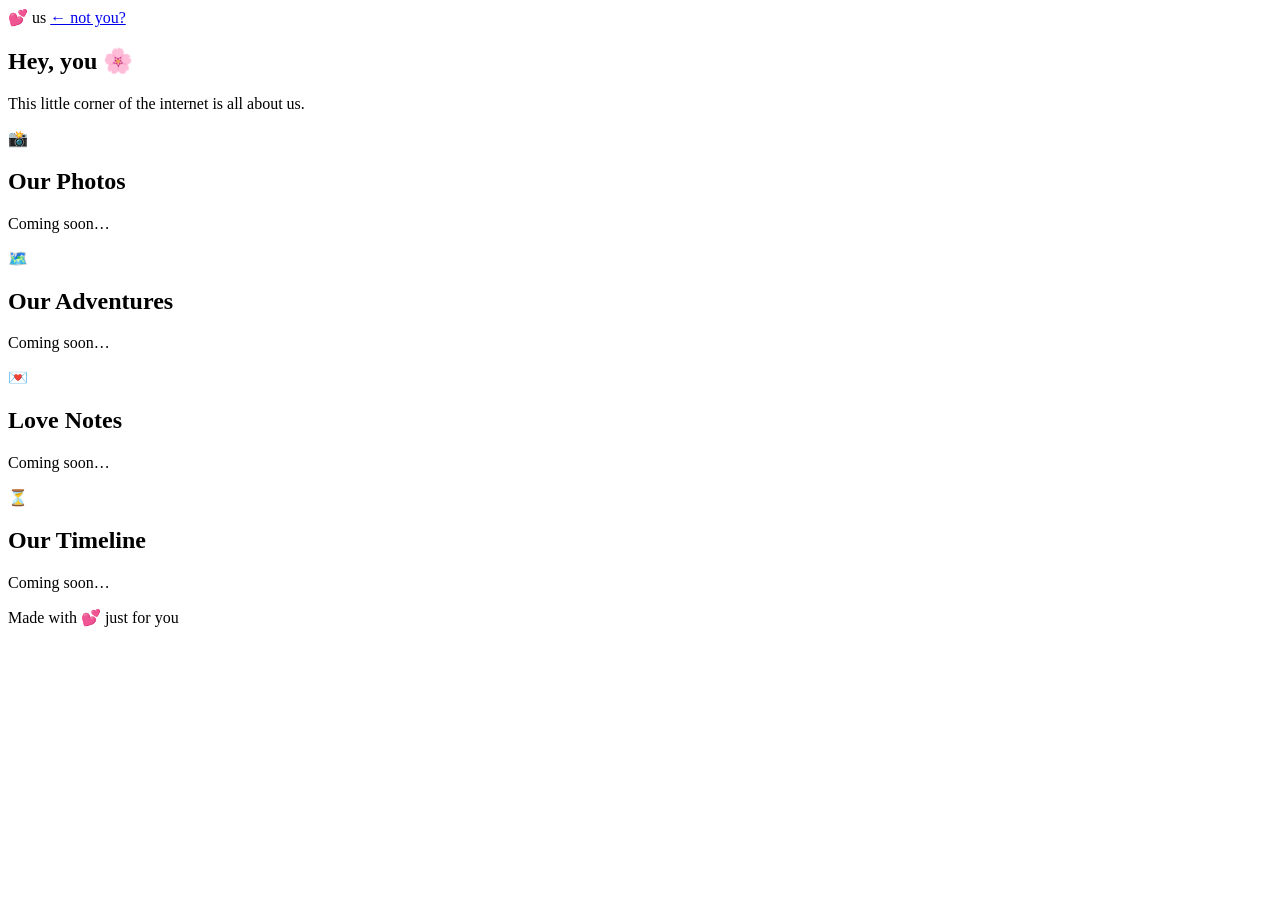
==== home.html @ 007f0472 "Create home.html" ====
<!DOCTYPE html>
<html lang="en">
<head>
  <meta charset="UTF-8"/>
  <meta name="viewport" content="width=device-width, initial-scale=1.0"/>
  <title>Us 💕</title>
  <link rel="preconnect" href="https://fonts.googleapis.com">
  <link href="https://fonts.googleapis.com/css2?family=Playfair+Display:ital,wght@0,400;0,600;1,400&family=DM+Sans:wght@300;400;500&display=swap" rel="stylesheet">
  <link rel="stylesheet" href="static/css/style.css">
</head>
<body class="home-page">

  <div class="bubbles" aria-hidden="true">
    <span></span><span></span><span></span>
    <span></span><span></span><span></span>
  </div>

  <header class="site-header">
    <nav class="nav">
      <span class="nav-logo">💕 us</span>
      <a href="index.html" class="nav-logout">← not you?</a>
    </nav>
  </header>

  <main class="home-container">

    <section class="hero">
      <h1 class="hero-title">Hey, you 🌸</h1>
      <p class="hero-sub">This little corner of the internet is all about us.</p>
    </section>

    <section class="coming-soon-grid">
      <div class="placeholder-card">
        <span class="card-icon">📸</span>
        <h2>Our Photos</h2>
        <p>Coming soon…</p>
      </div>
      <div class="placeholder-card">
        <span class="card-icon">🗺️</span>
        <h2>Our Adventures</h2>
        <p>Coming soon…</p>
      </div>
      <div class="placeholder-card">
        <span class="card-icon">💌</span>
        <h2>Love Notes</h2>
        <p>Coming soon…</p>
      </div>
      <div class="placeholder-card">
        <span class="card-icon">⏳</span>
        <h2>Our Timeline</h2>
        <p>Coming soon…</p>
      </div>
    </section>

  </main>

  <footer class="site-footer">
    <p>Made with 💕 just for you</p>
  </footer>

</body>
</html>
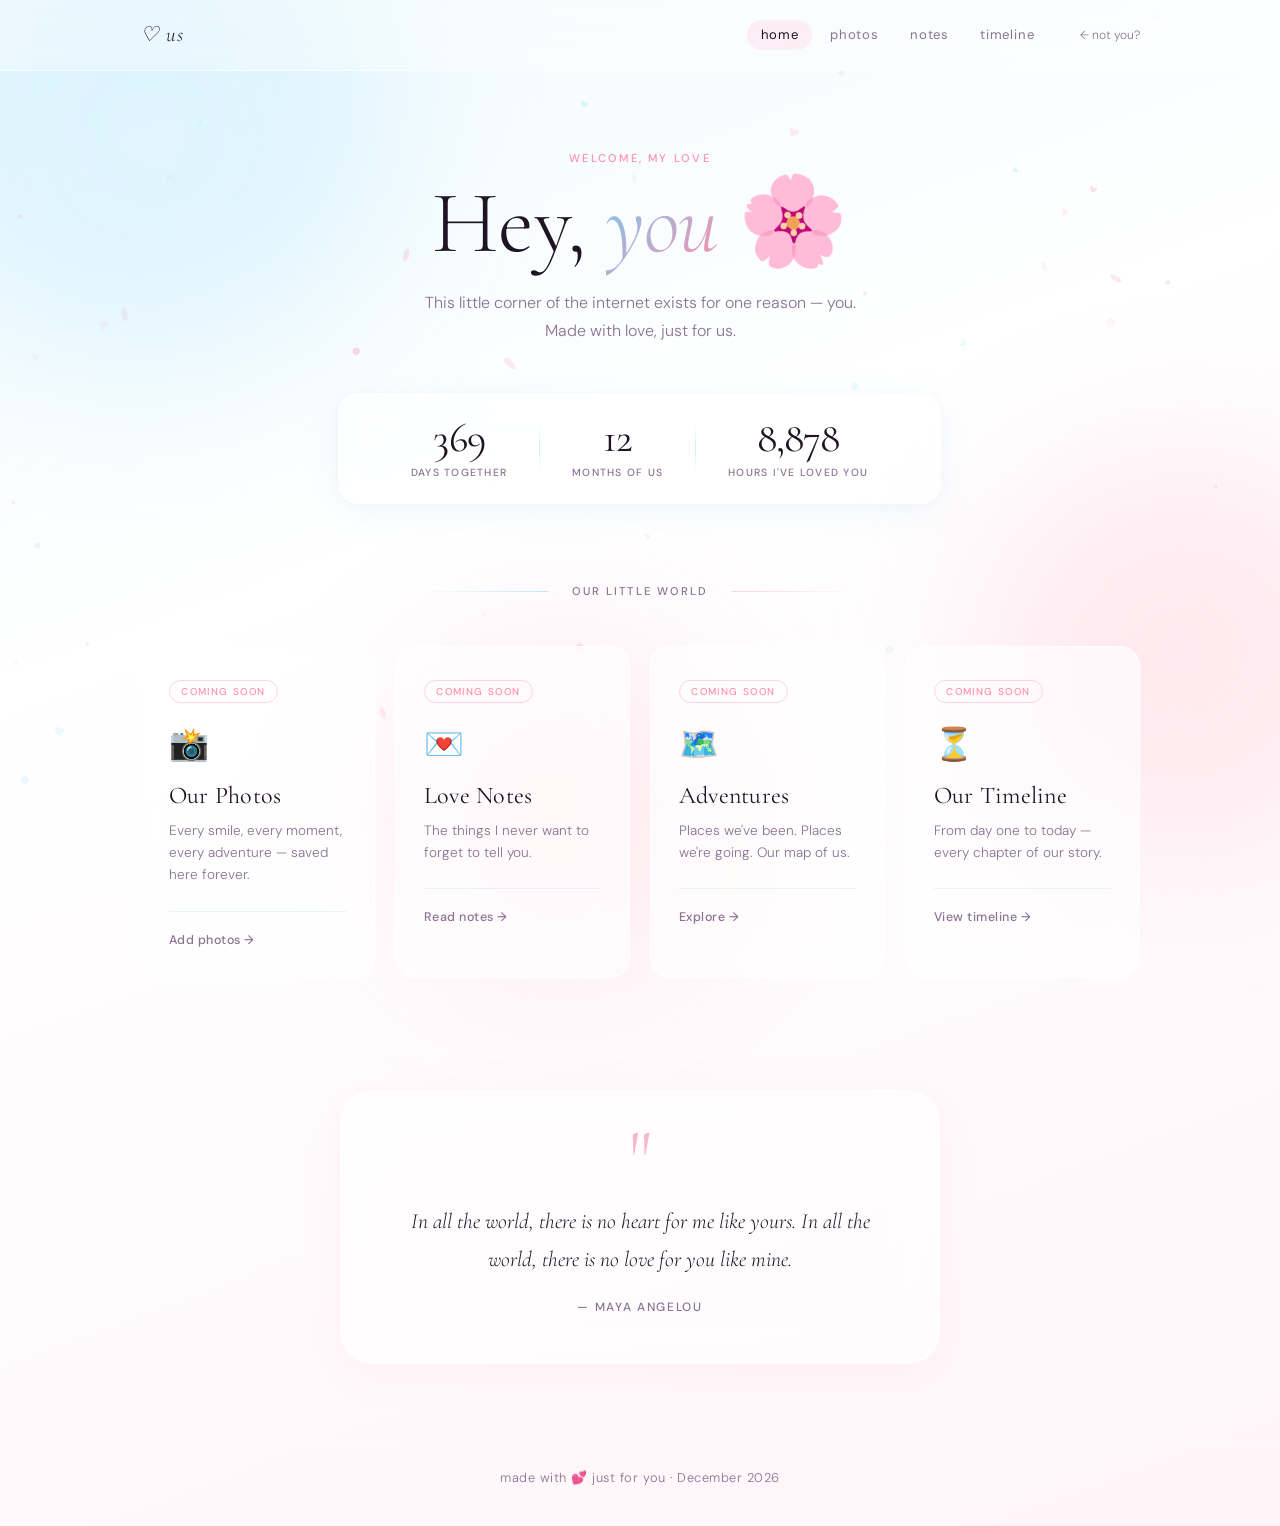
==== commit caffd2f3: "Update site with new JS features and content" ====
--- a/home.html
+++ b/home.html
@@ -5,58 +5,141 @@
   <meta name="viewport" content="width=device-width, initial-scale=1.0"/>
   <title>Us 💕</title>
   <link rel="preconnect" href="https://fonts.googleapis.com">
-  <link href="https://fonts.googleapis.com/css2?family=Playfair+Display:ital,wght@0,400;0,600;1,400&family=DM+Sans:wght@300;400;500&display=swap" rel="stylesheet">
+  <link href="https://fonts.googleapis.com/css2?family=Cormorant+Garamond:ital,wght@0,300;0,400;0,600;1,300;1,400&family=DM+Sans:wght@300;400;500&display=swap" rel="stylesheet">
   <link rel="stylesheet" href="static/css/style.css">
 </head>
 <body class="home-page">
 
-  <div class="bubbles" aria-hidden="true">
-    <span></span><span></span><span></span>
-    <span></span><span></span><span></span>
-  </div>
+  <canvas id="petal-canvas"></canvas>
+  <div class="blob blob-1"></div>
+  <div class="blob blob-2"></div>
+  <div class="blob blob-3"></div>
 
-  <header class="site-header">
-    <nav class="nav">
-      <span class="nav-logo">💕 us</span>
-      <a href="index.html" class="nav-logout">← not you?</a>
-    </nav>
+  <!-- Nav -->
+  <header class="site-nav">
+    <div class="nav-inner">
+      <span class="nav-brand">♡ us</span>
+      <nav class="nav-links">
+        <a href="#" class="nav-link nav-link--active">home</a>
+        <a href="#" class="nav-link">photos</a>
+        <a href="#" class="nav-link">notes</a>
+        <a href="#" class="nav-link">timeline</a>
+      </nav>
+      <a href="index.html" class="nav-back">← not you?</a>
+    </div>
   </header>
 
-  <main class="home-container">
+  <main>
 
+    <!-- Hero -->
     <section class="hero">
-      <h1 class="hero-title">Hey, you 🌸</h1>
-      <p class="hero-sub">This little corner of the internet is all about us.</p>
+      <div class="hero-inner">
+        <p class="eyebrow">welcome, my love</p>
+        <h1 class="hero-title">Hey, <em>you</em> 🌸</h1>
+        <p class="hero-sub">This little corner of the internet exists for one reason — you. Made with love, just for us.</p>
+
+        <!-- Days together counter -->
+        <div class="counter-card">
+          <div class="counter-block">
+            <span class="counter-num" id="days-count">—</span>
+            <span class="counter-label">days together</span>
+          </div>
+          <div class="counter-divider"></div>
+          <div class="counter-block">
+            <span class="counter-num" id="months-count">—</span>
+            <span class="counter-label">months of us</span>
+          </div>
+          <div class="counter-divider"></div>
+          <div class="counter-block">
+            <span class="counter-num" id="hours-count">—</span>
+            <span class="counter-label">hours i've loved you</span>
+          </div>
+        </div>
+      </div>
     </section>
 
-    <section class="coming-soon-grid">
-      <div class="placeholder-card">
-        <span class="card-icon">📸</span>
-        <h2>Our Photos</h2>
-        <p>Coming soon…</p>
+    <!-- Divider -->
+    <div class="section-divider">
+      <span class="div-line"></span>
+      <span class="div-text">our little world</span>
+      <span class="div-line"></span>
+    </div>
+
+    <!-- Cards grid -->
+    <section class="cards-section">
+      <div class="cards-grid">
+
+        <div class="feature-card feature-card--photos">
+          <div class="card-glow"></div>
+          <span class="card-tag">coming soon</span>
+          <div class="card-icon-wrap">
+            <span class="card-icon">📸</span>
+          </div>
+          <h2 class="card-title">Our Photos</h2>
+          <p class="card-desc">Every smile, every moment, every adventure — saved here forever.</p>
+          <div class="card-footer">
+            <span class="card-cta">Add photos →</span>
+          </div>
+        </div>
+
+        <div class="feature-card feature-card--notes">
+          <div class="card-glow"></div>
+          <span class="card-tag">coming soon</span>
+          <div class="card-icon-wrap">
+            <span class="card-icon">💌</span>
+          </div>
+          <h2 class="card-title">Love Notes</h2>
+          <p class="card-desc">The things I never want to forget to tell you.</p>
+          <div class="card-footer">
+            <span class="card-cta">Read notes →</span>
+          </div>
+        </div>
+
+        <div class="feature-card feature-card--adventures">
+          <div class="card-glow"></div>
+          <span class="card-tag">coming soon</span>
+          <div class="card-icon-wrap">
+            <span class="card-icon">🗺️</span>
+          </div>
+          <h2 class="card-title">Adventures</h2>
+          <p class="card-desc">Places we've been. Places we're going. Our map of us.</p>
+          <div class="card-footer">
+            <span class="card-cta">Explore →</span>
+          </div>
+        </div>
+
+        <div class="feature-card feature-card--timeline">
+          <div class="card-glow"></div>
+          <span class="card-tag">coming soon</span>
+          <div class="card-icon-wrap">
+            <span class="card-icon">⏳</span>
+          </div>
+          <h2 class="card-title">Our Timeline</h2>
+          <p class="card-desc">From day one to today — every chapter of our story.</p>
+          <div class="card-footer">
+            <span class="card-cta">View timeline →</span>
+          </div>
+        </div>
+
       </div>
-      <div class="placeholder-card">
-        <span class="card-icon">🗺️</span>
-        <h2>Our Adventures</h2>
-        <p>Coming soon…</p>
-      </div>
-      <div class="placeholder-card">
-        <span class="card-icon">💌</span>
-        <h2>Love Notes</h2>
-        <p>Coming soon…</p>
-      </div>
-      <div class="placeholder-card">
-        <span class="card-icon">⏳</span>
-        <h2>Our Timeline</h2>
-        <p>Coming soon…</p>
+    </section>
+
+    <!-- Quote section -->
+    <section class="quote-section">
+      <div class="quote-inner">
+        <p class="quote-mark">"</p>
+        <p class="quote-text">In all the world, there is no heart for me like yours. In all the world, there is no love for you like mine.</p>
+        <p class="quote-attr">— Maya Angelou</p>
       </div>
     </section>
 
   </main>
 
   <footer class="site-footer">
-    <p>Made with 💕 just for you</p>
+    <p>made with 💕 just for you · <span id="footer-date"></span></p>
   </footer>
 
+  <script src="static/js/petals.js"></script>
+  <script src="static/js/home.js"></script>
 </body>
 </html>
--- a/static/css/style.css
+++ b/static/css/style.css
@@ -0,0 +1,701 @@
+/* ══════════════════════════════════════
+   TOKENS
+══════════════════════════════════════ */
+:root {
+  --sky:        #95DEFC;
+  --blush:      #FFB5C9;
+  --sky-mid:    #6bcef7;
+  --blush-mid:  #ff8fab;
+  --sky-soft:   #dff4fd;
+  --blush-soft: #ffe4ed;
+  --sky-pale:   #f0faff;
+  --blush-pale: #fff5f8;
+  --ink:        #1e1423;
+  --ink-mid:    #4a3650;
+  --ink-soft:   #8a7292;
+  --white:      #ffffff;
+  --card-bg:    rgba(255,255,255,0.62);
+  --radius-sm:  12px;
+  --radius-md:  20px;
+  --radius-lg:  32px;
+}
+
+/* ══════════════════════════════════════
+   RESET
+══════════════════════════════════════ */
+*, *::before, *::after { box-sizing: border-box; margin: 0; padding: 0; }
+
+body {
+  font-family: 'DM Sans', sans-serif;
+  font-weight: 300;
+  color: var(--ink);
+  min-height: 100vh;
+  overflow-x: hidden;
+  position: relative;
+}
+
+/* ══════════════════════════════════════
+   PETAL CANVAS
+══════════════════════════════════════ */
+#petal-canvas {
+  position: fixed;
+  inset: 0;
+  width: 100%;
+  height: 100%;
+  pointer-events: none;
+  z-index: 0;
+}
+
+/* ══════════════════════════════════════
+   BLOBS
+══════════════════════════════════════ */
+.blob {
+  position: fixed;
+  border-radius: 50%;
+  filter: blur(80px);
+  pointer-events: none;
+  z-index: 0;
+  animation: blob-drift 20s ease-in-out infinite;
+}
+
+.blob-1 {
+  width: 500px; height: 500px;
+  background: var(--sky);
+  opacity: 0.22;
+  top: -120px; left: -100px;
+  animation-delay: 0s;
+}
+
+.blob-2 {
+  width: 400px; height: 400px;
+  background: var(--blush);
+  opacity: 0.25;
+  top: 50%; right: -100px;
+  animation-delay: 7s;
+  animation-duration: 18s;
+}
+
+.blob-3 {
+  width: 350px; height: 350px;
+  background: var(--blush-mid);
+  opacity: 0.14;
+  bottom: -80px; left: 30%;
+  animation-delay: 3s;
+  animation-duration: 24s;
+}
+
+@keyframes blob-drift {
+  0%, 100% { transform: translate(0, 0) scale(1); }
+  33%       { transform: translate(30px, -20px) scale(1.05); }
+  66%       { transform: translate(-20px, 15px) scale(0.96); }
+}
+
+/* ══════════════════════════════════════
+   PAGE BACKGROUNDS
+══════════════════════════════════════ */
+.login-page {
+  background: linear-gradient(145deg, var(--sky-pale) 0%, #fff 40%, var(--blush-pale) 100%);
+  display: flex;
+  align-items: center;
+  justify-content: center;
+  min-height: 100vh;
+}
+
+.home-page {
+  background: linear-gradient(160deg, var(--sky-pale) 0%, #fff 35%, var(--blush-pale) 100%);
+  min-height: 100vh;
+}
+
+/* ══════════════════════════════════════
+   LOGIN
+══════════════════════════════════════ */
+.login-outer {
+  position: relative;
+  z-index: 1;
+  width: 100%;
+  display: flex;
+  justify-content: center;
+  padding: 2rem;
+}
+
+.login-card {
+  background: var(--card-bg);
+  backdrop-filter: blur(24px);
+  -webkit-backdrop-filter: blur(24px);
+  border: 1px solid rgba(255,255,255,0.85);
+  border-radius: var(--radius-lg);
+  padding: 3.5rem 3rem;
+  max-width: 440px;
+  width: 100%;
+  text-align: center;
+  box-shadow:
+    0 2px 0 rgba(255,255,255,0.9) inset,
+    0 20px 60px rgba(149,222,252,0.18),
+    0 8px 24px rgba(255,181,201,0.12);
+  animation: rise 0.7s cubic-bezier(0.22, 1, 0.36, 1) both;
+}
+
+@keyframes rise {
+  from { opacity: 0; transform: translateY(36px) scale(0.97); }
+  to   { opacity: 1; transform: translateY(0) scale(1); }
+}
+
+/* Ornament */
+.card-ornament {
+  display: flex;
+  align-items: center;
+  gap: 10px;
+  justify-content: center;
+  margin-bottom: 2rem;
+}
+
+.card-ornament--bottom {
+  margin-top: 2rem;
+  margin-bottom: 0;
+}
+
+.orn-line {
+  flex: 1;
+  height: 1px;
+  max-width: 60px;
+  background: linear-gradient(90deg, transparent, var(--blush-mid));
+}
+
+.card-ornament--bottom .orn-line:last-child {
+  background: linear-gradient(90deg, var(--blush-mid), transparent);
+}
+
+.orn-heart {
+  font-size: 1rem;
+  color: var(--blush-mid);
+  line-height: 1;
+}
+
+.orn-dot {
+  width: 4px; height: 4px;
+  border-radius: 50%;
+  background: var(--blush-mid);
+  opacity: 0.6;
+}
+
+/* Eyebrow */
+.eyebrow {
+  font-family: 'DM Sans', sans-serif;
+  font-size: 0.7rem;
+  font-weight: 500;
+  letter-spacing: 0.2em;
+  text-transform: uppercase;
+  color: var(--blush-mid);
+  margin-bottom: 0.75rem;
+}
+
+/* Title */
+.login-title {
+  font-family: 'Cormorant Garamond', serif;
+  font-size: 3.6rem;
+  font-weight: 300;
+  line-height: 1.1;
+  color: var(--ink);
+  margin-bottom: 1rem;
+  letter-spacing: -0.01em;
+}
+
+.login-title em {
+  font-style: italic;
+  font-weight: 400;
+  background: linear-gradient(135deg, var(--sky-mid), var(--blush-mid));
+  -webkit-background-clip: text;
+  -webkit-text-fill-color: transparent;
+  background-clip: text;
+}
+
+.login-sub {
+  font-size: 0.9rem;
+  color: var(--ink-soft);
+  margin-bottom: 2.5rem;
+  line-height: 1.6;
+}
+
+/* Date input */
+.date-wrap {
+  position: relative;
+  margin-bottom: 0.5rem;
+}
+
+.date-input {
+  width: 100%;
+  background: transparent;
+  border: none;
+  border-bottom: 1.5px solid rgba(149,222,252,0.5);
+  padding: 0.75rem 0.5rem;
+  font-size: 1.8rem;
+  font-family: 'Cormorant Garamond', serif;
+  font-weight: 400;
+  letter-spacing: 0.18em;
+  text-align: center;
+  color: var(--ink);
+  outline: none;
+  transition: border-color 0.25s;
+}
+
+.date-input:focus {
+  border-bottom-color: var(--sky-mid);
+}
+
+.date-input.shake {
+  border-bottom-color: var(--blush-mid);
+  animation: shake 0.45s ease;
+}
+
+.input-underline {
+  position: absolute;
+  bottom: 0; left: 50%;
+  width: 0; height: 2px;
+  background: linear-gradient(90deg, var(--sky-mid), var(--blush-mid));
+  transform: translateX(-50%);
+  transition: width 0.3s ease;
+  border-radius: 2px;
+}
+
+.date-input:focus ~ .input-underline { width: 100%; }
+
+/* Error */
+.error-msg {
+  font-size: 0.82rem;
+  color: var(--blush-mid);
+  margin: 0.75rem 0 1.5rem;
+  min-height: 1.2em;
+  opacity: 0;
+  transform: translateY(-4px);
+  transition: opacity 0.2s, transform 0.2s;
+}
+
+.error-msg.visible {
+  opacity: 1;
+  transform: translateY(0);
+}
+
+/* Button */
+.btn-enter {
+  display: inline-flex;
+  align-items: center;
+  gap: 10px;
+  padding: 0.85rem 2.8rem;
+  font-family: 'DM Sans', sans-serif;
+  font-size: 0.9rem;
+  font-weight: 500;
+  letter-spacing: 0.04em;
+  color: var(--ink);
+  background: linear-gradient(135deg, var(--sky) 0%, var(--blush) 100%);
+  border: none;
+  border-radius: 50px;
+  cursor: pointer;
+  transition: transform 0.2s, box-shadow 0.2s;
+  box-shadow: 0 4px 20px rgba(149,222,252,0.45), 0 2px 8px rgba(255,181,201,0.25);
+  margin-top: 0.5rem;
+}
+
+.btn-enter:hover {
+  transform: translateY(-3px);
+  box-shadow: 0 10px 32px rgba(149,222,252,0.5), 0 4px 12px rgba(255,181,201,0.3);
+}
+
+.btn-enter:active { transform: translateY(0); }
+
+.btn-arrow {
+  transition: transform 0.2s;
+}
+
+.btn-enter:hover .btn-arrow { transform: translateX(4px); }
+
+@keyframes shake {
+  0%,100% { transform: translateX(0); }
+  18%      { transform: translateX(-7px); }
+  36%      { transform: translateX(7px); }
+  54%      { transform: translateX(-5px); }
+  72%      { transform: translateX(5px); }
+}
+
+/* ══════════════════════════════════════
+   NAV
+══════════════════════════════════════ */
+.site-nav {
+  position: relative;
+  z-index: 10;
+  padding: 1.25rem 2rem;
+  border-bottom: 1px solid rgba(255,255,255,0.5);
+  background: rgba(255,255,255,0.35);
+  backdrop-filter: blur(12px);
+  -webkit-backdrop-filter: blur(12px);
+}
+
+.nav-inner {
+  max-width: 1000px;
+  margin: 0 auto;
+  display: flex;
+  align-items: center;
+  gap: 2rem;
+}
+
+.nav-brand {
+  font-family: 'Cormorant Garamond', serif;
+  font-size: 1.3rem;
+  font-style: italic;
+  color: var(--ink);
+  letter-spacing: 0.05em;
+  margin-right: auto;
+}
+
+.nav-links {
+  display: flex;
+  gap: 0.25rem;
+}
+
+.nav-link {
+  font-size: 0.82rem;
+  font-weight: 400;
+  letter-spacing: 0.06em;
+  color: var(--ink-soft);
+  text-decoration: none;
+  padding: 0.4rem 0.85rem;
+  border-radius: 50px;
+  transition: background 0.2s, color 0.2s;
+}
+
+.nav-link:hover,
+.nav-link--active {
+  background: rgba(255,181,201,0.2);
+  color: var(--ink);
+}
+
+.nav-back {
+  font-size: 0.75rem;
+  color: var(--ink-soft);
+  text-decoration: none;
+  transition: color 0.2s;
+}
+
+.nav-back:hover { color: var(--blush-mid); }
+
+/* ══════════════════════════════════════
+   HERO
+══════════════════════════════════════ */
+.hero {
+  position: relative;
+  z-index: 1;
+  padding: 5rem 2rem 3rem;
+  text-align: center;
+}
+
+.hero-inner {
+  max-width: 680px;
+  margin: 0 auto;
+}
+
+.hero-title {
+  font-family: 'Cormorant Garamond', serif;
+  font-size: clamp(3rem, 8vw, 5.5rem);
+  font-weight: 300;
+  line-height: 1.05;
+  color: var(--ink);
+  margin: 0.5rem 0 1.25rem;
+  letter-spacing: -0.01em;
+  animation: rise 0.7s ease both;
+}
+
+.hero-title em {
+  font-style: italic;
+  background: linear-gradient(135deg, var(--sky-mid), var(--blush-mid));
+  -webkit-background-clip: text;
+  -webkit-text-fill-color: transparent;
+  background-clip: text;
+}
+
+.hero-sub {
+  font-size: 1rem;
+  color: var(--ink-soft);
+  line-height: 1.75;
+  max-width: 440px;
+  margin: 0 auto 3rem;
+  animation: rise 0.7s 0.1s ease both;
+}
+
+/* Counter card */
+.counter-card {
+  display: inline-flex;
+  align-items: center;
+  gap: 0;
+  background: var(--card-bg);
+  backdrop-filter: blur(20px);
+  -webkit-backdrop-filter: blur(20px);
+  border: 1px solid rgba(255,255,255,0.85);
+  border-radius: var(--radius-md);
+  padding: 1.5rem 2.5rem;
+  box-shadow: 0 8px 32px rgba(149,222,252,0.15), 0 2px 8px rgba(255,181,201,0.1);
+  animation: rise 0.7s 0.2s ease both;
+}
+
+.counter-block {
+  display: flex;
+  flex-direction: column;
+  align-items: center;
+  padding: 0 2rem;
+}
+
+.counter-num {
+  font-family: 'Cormorant Garamond', serif;
+  font-size: 2.6rem;
+  font-weight: 400;
+  line-height: 1;
+  color: var(--ink);
+  letter-spacing: -0.02em;
+}
+
+.counter-label {
+  font-size: 0.65rem;
+  font-weight: 500;
+  letter-spacing: 0.12em;
+  text-transform: uppercase;
+  color: var(--ink-soft);
+  margin-top: 0.4rem;
+  white-space: nowrap;
+}
+
+.counter-divider {
+  width: 1px;
+  height: 48px;
+  background: linear-gradient(180deg, transparent, rgba(149,222,252,0.5), transparent);
+}
+
+/* ══════════════════════════════════════
+   SECTION DIVIDER
+══════════════════════════════════════ */
+.section-divider {
+  position: relative;
+  z-index: 1;
+  display: flex;
+  align-items: center;
+  gap: 1.5rem;
+  max-width: 500px;
+  margin: 2rem auto 3rem;
+  padding: 0 2rem;
+}
+
+.div-line {
+  flex: 1;
+  height: 1px;
+  background: linear-gradient(90deg, transparent, rgba(149,222,252,0.6));
+}
+
+.section-divider .div-line:last-child {
+  background: linear-gradient(90deg, rgba(255,181,201,0.6), transparent);
+}
+
+.div-text {
+  font-size: 0.7rem;
+  font-weight: 500;
+  letter-spacing: 0.18em;
+  text-transform: uppercase;
+  color: var(--ink-soft);
+  white-space: nowrap;
+}
+
+/* ══════════════════════════════════════
+   CARDS
+══════════════════════════════════════ */
+.cards-section {
+  position: relative;
+  z-index: 1;
+  padding: 0 2rem 4rem;
+}
+
+.cards-grid {
+  display: grid;
+  grid-template-columns: repeat(auto-fit, minmax(220px, 1fr));
+  gap: 1.25rem;
+  max-width: 1000px;
+  margin: 0 auto;
+}
+
+.feature-card {
+  position: relative;
+  background: var(--card-bg);
+  backdrop-filter: blur(20px);
+  -webkit-backdrop-filter: blur(20px);
+  border: 1px solid rgba(255,255,255,0.8);
+  border-radius: var(--radius-md);
+  padding: 2rem 1.75rem 1.75rem;
+  overflow: hidden;
+  transition: transform 0.28s cubic-bezier(0.34, 1.56, 0.64, 1), box-shadow 0.28s;
+  cursor: default;
+  animation: rise 0.6s ease both;
+}
+
+.feature-card:nth-child(1) { animation-delay: 0.1s; }
+.feature-card:nth-child(2) { animation-delay: 0.18s; }
+.feature-card:nth-child(3) { animation-delay: 0.26s; }
+.feature-card:nth-child(4) { animation-delay: 0.34s; }
+
+.feature-card:hover {
+  transform: translateY(-8px) scale(1.01);
+  box-shadow: 0 20px 50px rgba(149,222,252,0.22), 0 6px 18px rgba(255,181,201,0.15);
+}
+
+/* Card glow — different tint per card */
+.card-glow {
+  position: absolute;
+  inset: 0;
+  opacity: 0;
+  transition: opacity 0.3s;
+  pointer-events: none;
+  border-radius: inherit;
+}
+
+.feature-card:hover .card-glow { opacity: 1; }
+
+.feature-card--photos .card-glow   { background: radial-gradient(circle at 70% 30%, rgba(149,222,252,0.15), transparent 70%); }
+.feature-card--notes .card-glow    { background: radial-gradient(circle at 70% 30%, rgba(255,181,201,0.18), transparent 70%); }
+.feature-card--adventures .card-glow { background: radial-gradient(circle at 70% 30%, rgba(149,222,252,0.12), transparent 70%); }
+.feature-card--timeline .card-glow { background: radial-gradient(circle at 70% 30%, rgba(255,139,171,0.15), transparent 70%); }
+
+/* Tag */
+.card-tag {
+  display: inline-block;
+  font-size: 0.62rem;
+  font-weight: 500;
+  letter-spacing: 0.14em;
+  text-transform: uppercase;
+  color: var(--blush-mid);
+  border: 1px solid rgba(255,139,171,0.35);
+  border-radius: 50px;
+  padding: 0.25rem 0.7rem;
+  margin-bottom: 1.25rem;
+}
+
+.card-icon-wrap {
+  margin-bottom: 1rem;
+}
+
+.card-icon {
+  font-size: 2rem;
+  display: block;
+  transition: transform 0.3s cubic-bezier(0.34, 1.56, 0.64, 1);
+}
+
+.feature-card:hover .card-icon { transform: scale(1.18) rotate(-5deg); }
+
+.card-title {
+  font-family: 'Cormorant Garamond', serif;
+  font-size: 1.5rem;
+  font-weight: 400;
+  color: var(--ink);
+  margin-bottom: 0.6rem;
+  letter-spacing: 0.01em;
+}
+
+.card-desc {
+  font-size: 0.85rem;
+  color: var(--ink-soft);
+  line-height: 1.65;
+  margin-bottom: 1.5rem;
+}
+
+.card-footer {
+  border-top: 1px solid rgba(149,222,252,0.25);
+  padding-top: 1rem;
+}
+
+.card-cta {
+  font-size: 0.78rem;
+  font-weight: 500;
+  color: var(--ink-soft);
+  letter-spacing: 0.04em;
+  transition: color 0.2s;
+}
+
+.feature-card:hover .card-cta { color: var(--blush-mid); }
+
+/* ══════════════════════════════════════
+   QUOTE
+══════════════════════════════════════ */
+.quote-section {
+  position: relative;
+  z-index: 1;
+  padding: 3rem 2rem 5rem;
+}
+
+.quote-inner {
+  max-width: 600px;
+  margin: 0 auto;
+  text-align: center;
+  background: var(--card-bg);
+  backdrop-filter: blur(20px);
+  -webkit-backdrop-filter: blur(20px);
+  border: 1px solid rgba(255,255,255,0.8);
+  border-radius: var(--radius-lg);
+  padding: 3rem 3.5rem;
+  box-shadow: 0 8px 40px rgba(255,181,201,0.12);
+}
+
+.quote-mark {
+  font-family: 'Cormorant Garamond', serif;
+  font-size: 5rem;
+  line-height: 0.5;
+  color: var(--blush);
+  margin-bottom: 1.5rem;
+  display: block;
+}
+
+.quote-text {
+  font-family: 'Cormorant Garamond', serif;
+  font-size: 1.35rem;
+  font-style: italic;
+  font-weight: 300;
+  color: var(--ink);
+  line-height: 1.75;
+  margin-bottom: 1.25rem;
+}
+
+.quote-attr {
+  font-size: 0.75rem;
+  font-weight: 500;
+  letter-spacing: 0.14em;
+  text-transform: uppercase;
+  color: var(--ink-soft);
+}
+
+/* ══════════════════════════════════════
+   FOOTER
+══════════════════════════════════════ */
+.site-footer {
+  position: relative;
+  z-index: 1;
+  text-align: center;
+  padding: 1.5rem 2rem 2.5rem;
+  font-size: 0.8rem;
+  color: var(--ink-soft);
+  letter-spacing: 0.04em;
+  border-top: 1px solid rgba(255,255,255,0.4);
+}
+
+/* ══════════════════════════════════════
+   RESPONSIVE
+══════════════════════════════════════ */
+@media (max-width: 600px) {
+  .login-card  { padding: 2.5rem 1.75rem; }
+  .login-title { font-size: 3rem; }
+  .counter-card {
+    flex-direction: column;
+    gap: 1.25rem;
+    padding: 1.5rem 2rem;
+  }
+  .counter-divider { width: 60px; height: 1px; }
+  .hero { padding: 3rem 1.5rem 2rem; }
+  .nav-links { display: none; }
+  .cards-grid { grid-template-columns: 1fr 1fr; }
+  .quote-inner { padding: 2rem 1.75rem; }
+}
+
+@media (max-width: 400px) {
+  .cards-grid { grid-template-columns: 1fr; }
+}
